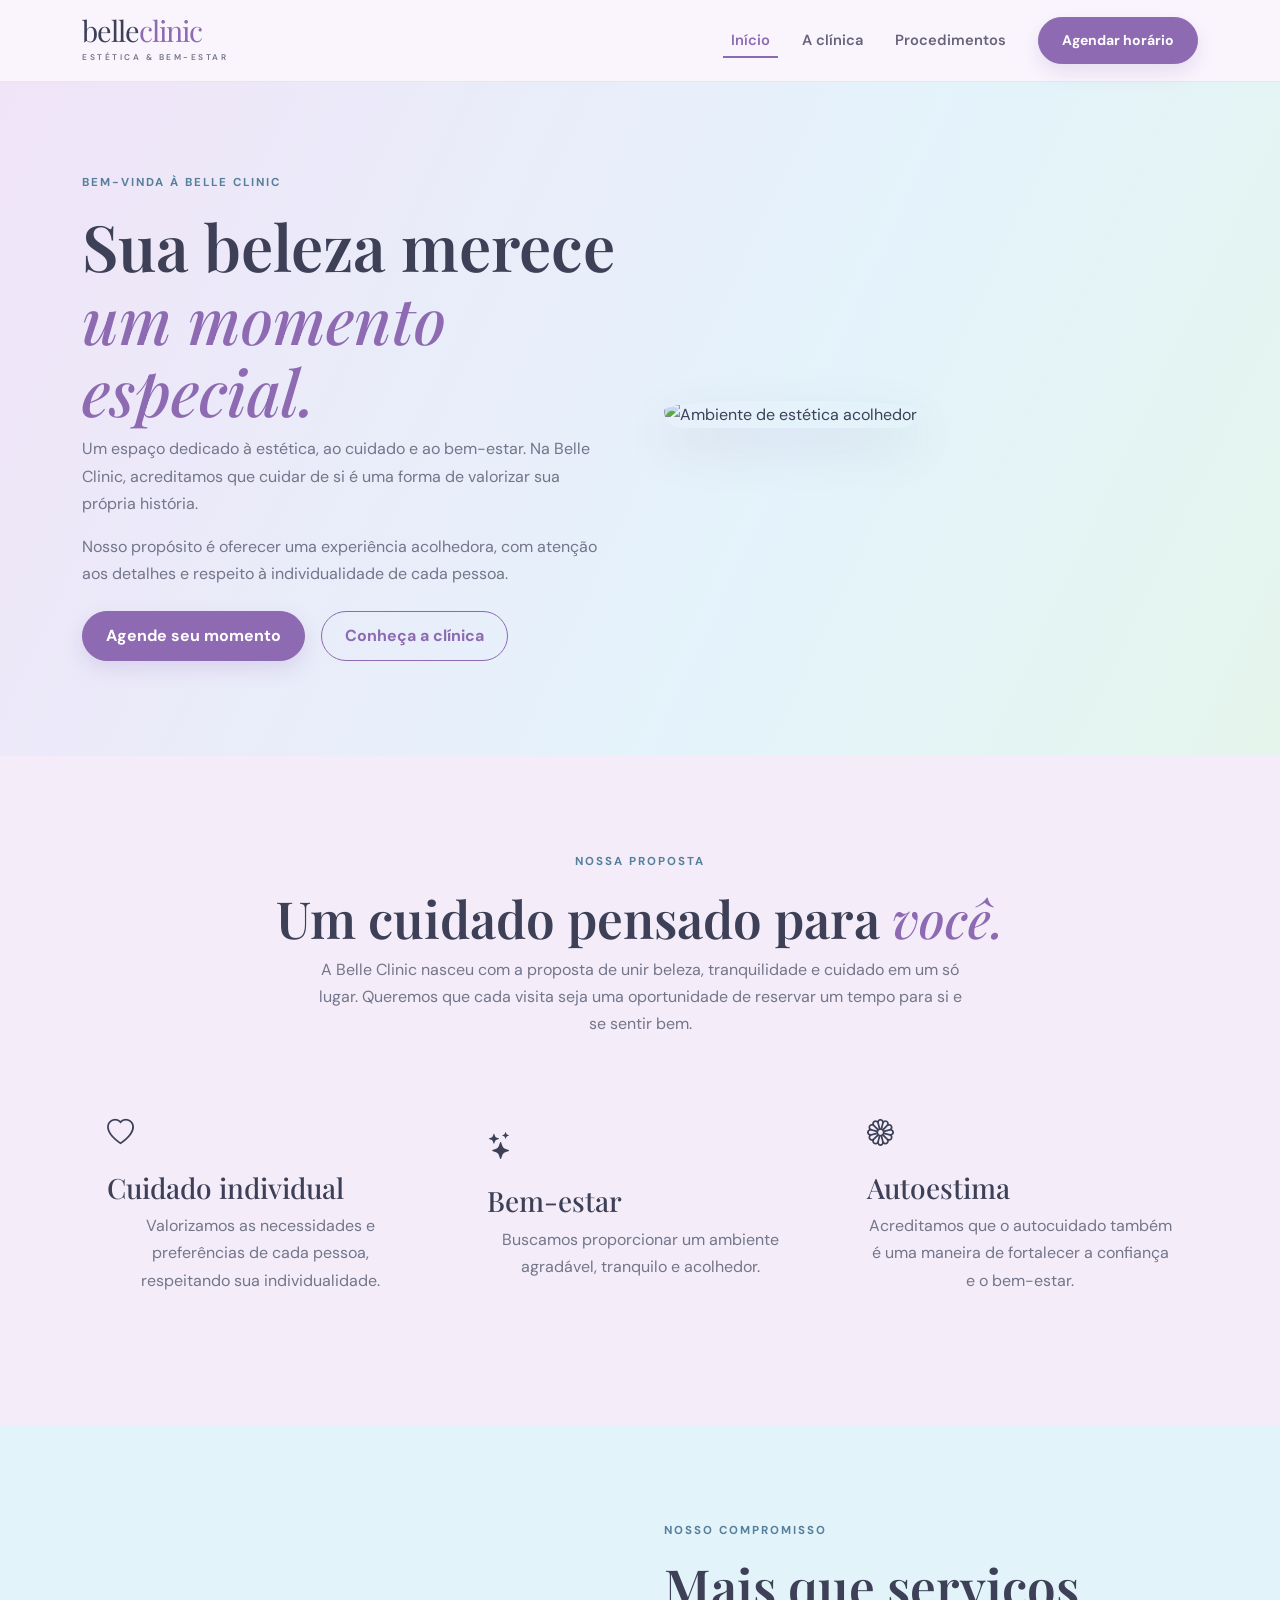
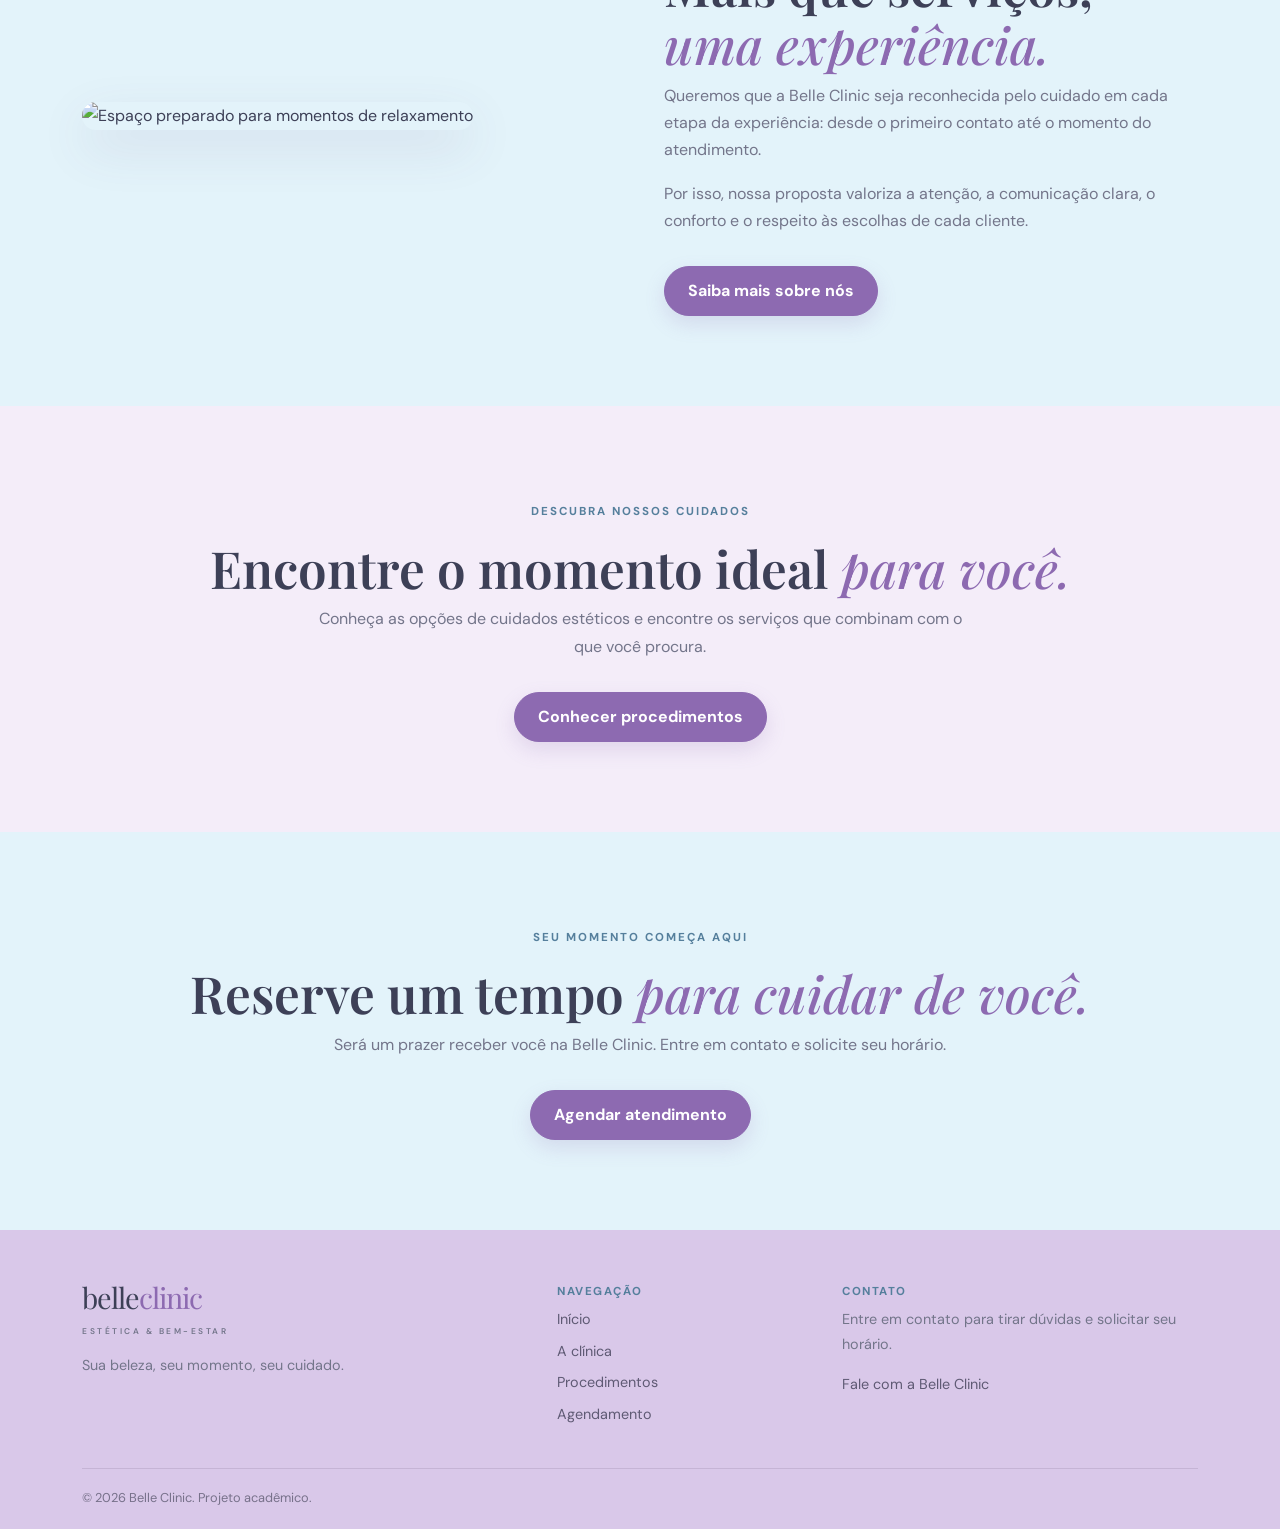
==== index.html @ 149e78e6 "Add files via upload" ====
<!DOCTYPE html>
<html lang="pt-BR">
<head>
    <meta charset="UTF-8">
    <meta name="viewport" content="width=device-width, initial-scale=1.0">

    <title>Início | Belle Clinic</title>

    <link rel="preconnect" href="https://fonts.googleapis.com">
    <link rel="preconnect" href="https://fonts.gstatic.com" crossorigin>
    <link href="https://fonts.googleapis.com/css2?family=DM+Sans:wght@400;500;600;700&family=Playfair+Display:wght@500;600;700&display=swap" rel="stylesheet">

    <link href="https://cdn.jsdelivr.net/npm/bootstrap@5.3.8/dist/css/bootstrap.min.css" rel="stylesheet">
    <link rel="stylesheet" href="https://cdn.jsdelivr.net/npm/bootstrap-icons@1.13.1/font/bootstrap-icons.min.css">
    <link rel="stylesheet" href="style.css">
</head>

<body>

    <nav class="navbar navbar-expand-lg navbar-belle sticky-top">
        <div class="container">

            <a class="navbar-brand" href="index.html">
                belle<span>clinic</span>
                <small>ESTÉTICA & BEM-ESTAR</small>
            </a>

            <button class="navbar-toggler" type="button"
                data-bs-toggle="collapse"
                data-bs-target="#menuBelle"
                aria-label="Abrir menu">
                <span class="navbar-toggler-icon"></span>
            </button>

            <div class="collapse navbar-collapse" id="menuBelle">
                <ul class="navbar-nav ms-auto align-items-lg-center gap-lg-3">

                    <li class="nav-item">
                        <a class="nav-link active" href="index.html">Início</a>
                    </li>

                    <li class="nav-item">
                        <a class="nav-link" href="clinica.html">A clínica</a>
                    </li>

                    <li class="nav-item">
                        <a class="nav-link" href="procedimentos.html">Procedimentos</a>
                    </li>

                    <li class="nav-item">
                        <a class="btn btn-belle btn-sm ms-lg-2" href="agendamento.html">
                            Agendar horário
                        </a>
                    </li>

                </ul>
            </div>
        </div>
    </nav>

    <main>

        <!-- APRESENTAÇÃO PRINCIPAL -->
        <section class="hero-home">
            <div class="container">
                <div class="row align-items-center g-5">

                    <div class="col-lg-6">

                        <span class="eyebrow">BEM-VINDA À BELLE CLINIC</span>

                        <h1>
                            Sua beleza merece
                            <em>um momento especial.</em>
                        </h1>

                        <p>
                            Um espaço dedicado à estética, ao cuidado e ao
                            bem-estar. Na Belle Clinic, acreditamos que cuidar
                            de si é uma forma de valorizar sua própria história.
                        </p>

                        <p>
                            Nosso propósito é oferecer uma experiência acolhedora,
                            com atenção aos detalhes e respeito à individualidade
                            de cada pessoa.
                        </p>

                        <div class="d-flex flex-wrap gap-3 mt-4">
                            <a href="agendamento.html" class="btn btn-belle">
                                Agende seu momento
                            </a>

                            <a href="clinica.html" class="btn btn-outline-belle">
                                Conheça a clínica
                            </a>
                        </div>

                    </div>

                    <div class="col-lg-6">

                        <img
                            class="hero-photo"
                            src="https://images.unsplash.com/photo-1570172619644-dfd03ed5d881?auto=format&fit=crop&w=1100&q=85"
                            alt="Ambiente de estética acolhedor">

                    </div>

                </div>
            </div>
        </section>

        <!-- NOSSA PROPOSTA -->
        <section class="section-space">
            <div class="container text-center">

                <span class="eyebrow">NOSSA PROPOSTA</span>

                <h2>
                    Um cuidado pensado para
                    <em>você.</em>
                </h2>

                <p class="mx-auto narrow-copy">
                    A Belle Clinic nasceu com a proposta de unir beleza,
                    tranquilidade e cuidado em um só lugar. Queremos que
                    cada visita seja uma oportunidade de reservar um tempo
                    para si e se sentir bem.
                </p>

                <div class="row g-4 mt-4">

                    <div class="col-md-4">
                        <div class="objective-card h-100">
                            <i class="bi bi-heart"></i>
                            <h3>Cuidado individual</h3>
                            <p>
                                Valorizamos as necessidades e preferências
                                de cada pessoa, respeitando sua individualidade.
                            </p>
                        </div>
                    </div>

                    <div class="col-md-4">
                        <div class="objective-card h-100">
                            <i class="bi bi-stars"></i>
                            <h3>Bem-estar</h3>
                            <p>
                                Buscamos proporcionar um ambiente agradável,
                                tranquilo e acolhedor.
                            </p>
                        </div>
                    </div>

                    <div class="col-md-4">
                        <div class="objective-card h-100">
                            <i class="bi bi-flower1"></i>
                            <h3>Autoestima</h3>
                            <p>
                                Acreditamos que o autocuidado também é uma
                                maneira de fortalecer a confiança e o bem-estar.
                            </p>
                        </div>
                    </div>

                </div>

            </div>
        </section>

        <!-- DIFERENCIAL DA EMPRESA -->
        <section class="soft-panel section-space">
            <div class="container">

                <div class="row align-items-center g-5">

                    <div class="col-lg-6">

                        <img
                            class="clinic-photo"
                            src="https://images.unsplash.com/photo-1540555700478-4be289fbecef?auto=format&fit=crop&w=1100&q=85"
                            alt="Espaço preparado para momentos de relaxamento">

                    </div>

                    <div class="col-lg-6">

                        <span class="eyebrow">NOSSO COMPROMISSO</span>

                        <h2>
                            Mais que serviços,
                            <em>uma experiência.</em>
                        </h2>

                        <p>
                            Queremos que a Belle Clinic seja reconhecida
                            pelo cuidado em cada etapa da experiência:
                            desde o primeiro contato até o momento do atendimento.
                        </p>

                        <p>
                            Por isso, nossa proposta valoriza a atenção,
                            a comunicação clara, o conforto e o respeito
                            às escolhas de cada cliente.
                        </p>

                        <a href="clinica.html" class="btn btn-belle mt-3">
                            Saiba mais sobre nós
                        </a>

                    </div>

                </div>
            </div>
        </section>

        <!-- CHAMADA PARA PROCEDIMENTOS -->
        <section class="section-space">
            <div class="container text-center">

                <span class="eyebrow">DESCUBRA NOSSOS CUIDADOS</span>

                <h2>
                    Encontre o momento ideal
                    <em>para você.</em>
                </h2>

                <p class="mx-auto narrow-copy">
                    Conheça as opções de cuidados estéticos e encontre
                    os serviços que combinam com o que você procura.
                </p>

                <a href="procedimentos.html" class="btn btn-belle mt-3">
                    Conhecer procedimentos
                </a>

            </div>
        </section>

        <!-- CHAMADA FINAL -->
        <section class="soft-panel section-space">
            <div class="container text-center">

                <span class="eyebrow">SEU MOMENTO COMEÇA AQUI</span>

                <h2>
                    Reserve um tempo
                    <em>para cuidar de você.</em>
                </h2>

                <p class="mx-auto narrow-copy">
                    Será um prazer receber você na Belle Clinic.
                    Entre em contato e solicite seu horário.
                </p>

                <a href="agendamento.html" class="btn btn-belle mt-3">
                    Agendar atendimento
                </a>

            </div>
        </section>

    </main>

    <footer class="footer-belle">
        <div class="container">

            <div class="row gy-4">

                <div class="col-md-5">
                    <a class="navbar-brand" href="index.html">
                        belle<span>clinic</span>
                        <small>ESTÉTICA & BEM-ESTAR</small>
                    </a>

                    <p class="mt-3">
                        Sua beleza, seu momento, seu cuidado.
                    </p>
                </div>

                <div class="col-6 col-md-3">
                    <h6>NAVEGAÇÃO</h6>
                    <a href="index.html">Início</a>
                    <a href="clinica.html">A clínica</a>
                    <a href="procedimentos.html">Procedimentos</a>
                    <a href="agendamento.html">Agendamento</a>
                </div>

                <div class="col-6 col-md-4">
                    <h6>CONTATO</h6>
                    <p>
                        Entre em contato para tirar dúvidas e solicitar
                        seu horário.
                    </p>
                    <a href="agendamento.html">Fale com a Belle Clinic</a>
                </div>

            </div>

            <div class="footer-bottom">
                © 2026 Belle Clinic. Projeto acadêmico.
            </div>

        </div>
    </footer>

    <script src="https://cdn.jsdelivr.net/npm/bootstrap@5.3.8/dist/js/bootstrap.bundle.min.js"></script>
    <script src="script.js"></script>

</body>
</html>
---- style.css ----
/* =========================================
   BELLE CLINIC | IDENTIDADE VISUAL
========================================= */

:root {
    --lilac: #d8b9ef;
    --lilac-deep: #8d6ab1;
    --lilac-dark: #70518f;
    --blue: #a8d8f0;
    --blue-deep: #557f9c;
    --mint: #c5ebd8;
    --yellow: #fff3b8;
    --pink: #f3a1cc;
    --ink: #3d4057;
    --muted: #73758a;
    --surface: #f4edf9;
    --surface-blue: #e8f4fa;
    --white: #fffaff;
    --line: #e5d9ed;
    --shadow: 0 18px 50px rgba(92, 72, 120, .12);
}

* {
    box-sizing: border-box;
}

html {
    scroll-behavior: smooth;
    scroll-padding-top: 90px;
}

body {
    margin: 0;
    background: var(--surface);
    color: var(--ink);
    font-family: "DM Sans", sans-serif;
    line-height: 1.7;
    overflow-x: hidden;
}

h1, h2, h3, h4, .navbar-brand {
    font-family: "Playfair Display", serif;
}

h1, h2 {
    line-height: 1.13;
    font-weight: 600;
}

h1 {
    font-size: clamp(2.7rem, 5vw, 4.6rem);
}

h2 {
    font-size: clamp(2rem, 4vw, 3.2rem);
}

h1 em, h2 em {
    color: var(--lilac-deep);
    font-weight: 500;
}

p {
    color: var(--muted);
}

a {
    text-decoration: none;
}

img {
    max-width: 100%;
}

/* =========================================
   NAVEGAÇÃO
========================================= */

.navbar-belle {
    background: rgba(250, 246, 253, .92);
    backdrop-filter: blur(16px);
    border-bottom: 1px solid rgba(141, 106, 177, .13);
    padding: 13px 0;
    transition: box-shadow .3s ease, padding .3s ease;
}

.navbar-belle.scrolled {
    box-shadow: 0 8px 30px rgba(70, 53, 92, .10);
    padding: 9px 0;
}

.navbar-brand {
    font-size: 1.8rem;
    line-height: .9;
    color: var(--ink);
    letter-spacing: -1px;
}

.navbar-brand span {
    color: var(--lilac-deep);
}

.navbar-brand small {
    display: block;
    font: 600 .52rem "DM Sans", sans-serif;
    letter-spacing: 2.5px;
    color: var(--muted);
    margin-top: 8px;
}

.navbar-belle .nav-link {
    color: #66647a;
    font-size: .92rem;
    font-weight: 600;
    position: relative;
    transition: color .25s ease;
}

.navbar-belle .nav-link::after {
    content: "";
    position: absolute;
    left: 0;
    bottom: 3px;
    width: 0;
    height: 2px;
    background: var(--lilac-deep);
    transition: width .25s ease;
}

.navbar-belle .nav-link:hover::after,
.navbar-belle .nav-link.active::after {
    width: 100%;
}

.navbar-belle .nav-link:hover,
.navbar-belle .nav-link.active {
    color: var(--lilac-deep);
}

.navbar-toggler {
    border-color: var(--line);
}

.navbar-toggler:focus {
    box-shadow: 0 0 0 .2rem rgba(141, 106, 177, .15);
}

/* =========================================
   BOTÕES
========================================= */

.btn {
    border-radius: 50px;
    padding: 12px 23px;
    font-weight: 700;
    transition: transform .25s ease, box-shadow .25s ease, background .25s ease;
}

.btn-belle {
    background: var(--lilac-deep);
    color: white;
    border: 1px solid var(--lilac-deep);
    box-shadow: 0 8px 20px rgba(141, 106, 177, .18);
}

.btn-belle:hover {
    background: var(--lilac-dark);
    color: white;
    transform: translateY(-3px);
    box-shadow: 0 12px 25px rgba(112, 81, 143, .25);
}

.btn-outline-belle {
    border: 1px solid var(--lilac-deep);
    color: var(--lilac-deep);
}

.btn-outline-belle:hover {
    background: var(--lilac-deep);
    color: white;
    transform: translateY(-2px);
}

/* =========================================
   TEXTOS DE DESTAQUE
========================================= */

.eyebrow {
    display: inline-flex;
    align-items: center;
    gap: 8px;
    color: var(--blue-deep);
    font-size: .72rem;
    font-weight: 700;
    letter-spacing: 2px;
    margin-bottom: 18px;
}

.lead-copy {
    font-size: 1.08rem;
    max-width: 540px;
    margin-top: 22px;
}

.section-space {
    padding: 90px 0;
}

.section-heading {
    margin-bottom: 30px;
}

.section-heading h2 {
    margin-bottom: 12px;
}

.section-heading p {
    margin: 0;
}

/* =========================================
   INÍCIO
========================================= */

.hero-home {
    padding: 85px 0 95px;
    background: linear-gradient(115deg, #f0e4f8, #e4f3fb 62%, #e5f5ec);
    overflow: hidden;
}

.hero-photo-wrap {
    position: relative;
    padding: 0 20px 20px 0;
}

.hero-photo {
    width: 100%;
    height: 520px;
    object-fit: cover;
    border-radius: 48% 48% 24px 24px;
    position: relative;
    z-index: 1;
    box-shadow: var(--shadow);
}

.photo-orbit {
    position: absolute;
    right: 0;
    bottom: 0;
    width: 75%;
    height: 85%;
    border: 2px solid var(--pink);
    border-radius: 48% 48% 25px 25px;
}

.floating-note {
    position: absolute;
    z-index: 2;
    bottom: 55px;
    left: -20px;
    background: var(--white);
    padding: 17px 22px;
    border-radius: 18px;
    box-shadow: var(--shadow);
    display: grid;
    grid-template-columns: 35px 1fr;
    column-gap: 10px;
}

.floating-note span {
    grid-row: span 2;
    color: #d77eb1;
    font-size: 1.6rem;
}

.floating-note strong {
    font-family: "Playfair Display";
    font-size: 1.05rem;
}

.floating-note small {
    color: var(--muted);
}

.hero-note {
    display: flex;
    align-items: center;
    gap: 12px;
    margin-top: 40px;
    color: var(--muted);
    font-size: .88rem;
}

.note-icon {
    width: 38px;
    height: 38px;
    border-radius: 50%;
    display: grid;
    place-items: center;
    background: var(--pink);
    color: #754e70;
}

/* =========================================
   CARDS DE OBJETIVOS
========================================= */

.objective-section {
    background: #f7f0fb;
}

.objective-card {
    height: 190px;
    border-radius: 22px;
    padding: 25px;
    display: flex;
    flex-direction: column;
    justify-content: center;
    align-items: flex-start;
    color: var(--ink);
    transition: transform .35s ease, box-shadow .35s ease;
}

.objective-card:hover {
    transform: translateY(-8px);
    box-shadow: var(--shadow);
    color: var(--ink);
}

.objective-card i {
    font-size: 1.7rem;
    margin-bottom: 14px;
}

.objective-card span {
    font-family: "Playfair Display";
    font-size: 1.35rem;
}

.objective-card small {
    color: #77748a;
}

.objective-lilac { background: #e6d2f4; }
.objective-blue { background: #c8e8f7; }
.objective-mint { background: #d5f0e2; }
.objective-pink { background: #f8d2e7; }

/* =========================================
   PROCEDIMENTOS
========================================= */

.services-preview {
    background: #e9f4fa;
}

.text-link {
    color: var(--lilac-deep);
    font-weight: 700;
}

.service-card {
    height: 100%;
    background: var(--white);
    border-radius: 22px;
    overflow: hidden;
    box-shadow: 0 10px 35px rgba(76, 91, 120, .08);
    transition: transform .35s ease, box-shadow .35s ease;
}

.service-card:hover {
    transform: translateY(-8px);
    box-shadow: var(--shadow);
}

.service-card > img {
    width: 100%;
    height: 245px;
    object-fit: cover;
    transition: transform .6s ease;
}

.service-card:hover > img {
    transform: scale(1.045);
}

.service-card-body {
    padding: 25px;
}

.service-card-body > span {
    font-size: .68rem;
    letter-spacing: 1.7px;
    font-weight: 700;
    color: var(--blue-deep);
}

.service-card h3 {
    font-size: 1.55rem;
    margin: 8px 0;
}

.service-card p {
    font-size: .92rem;
}

.service-card a {
    color: var(--lilac-deep);
    font-weight: 700;
    font-size: .9rem;
}

.service-price {
    display: block;
    color: var(--lilac-dark);
    font-size: 1.25rem;
    font-weight: 700;
    margin: 15px 0 8px;
}

.service-products {
    background: #f3edf8;
    border-radius: 13px;
    padding: 13px 15px;
    margin: 15px 0;
    font-size: .83rem;
    color: #66647a;
}

.service-products strong {
    display: block;
    color: var(--ink);
    margin-bottom: 4px;
}

.service-card .service-booking {
    display: inline-flex;
    align-items: center;
    gap: 7px;
    margin-top: 8px;
}

/* =========================================
   SOBRE A CLÍNICA
========================================= */

.about-band {
    background: #e4f3ec;
}

.about-band-img {
    width: 100%;
    height: 390px;
    object-fit: cover;
    border-radius: 28px;
}

.about-band p {
    max-width: 520px;
}

.clinic-photo {
    width: 100%;
    height: 520px;
    object-fit: cover;
    border-radius: 28px;
    box-shadow: var(--shadow);
}

.values-list {
    display: grid;
    gap: 17px;
    margin-top: 25px;
}

.values-list > div {
    display: flex;
    align-items: center;
    gap: 15px;
}

.values-list i {
    width: 43px;
    height: 43px;
    display: grid;
    place-items: center;
    border-radius: 50%;
    background: #e6d2f4;
    color: var(--lilac-deep);
    font-size: 1.2rem;
}

.values-list strong,
.values-list small {
    display: block;
}

.values-list small {
    color: var(--muted);
}

.soft-panel {
    background: #e3f3fa;
}

.narrow-copy {
    max-width: 650px;
}

/* =========================================
   CHAMADA PARA AGENDAMENTO
========================================= */

.cta-section {
    padding: 85px 0;
    background: linear-gradient(120deg, #e8d5f5, #d6edf8);
}

.cta-section p {
    margin: 18px 0 25px;
}

/* =========================================
   PÁGINAS INTERNAS
========================================= */

.page-hero {
    padding: 85px 0;
    background: linear-gradient(120deg, #e7d5f5, #d9eff9, #e3f4e9);
}

.page-hero h1 {
    font-size: clamp(2.5rem, 5vw, 4rem);
}

.page-hero p {
    margin: 15px 0 0;
}

/* =========================================
   AGENDAMENTO
========================================= */

.booking-section {
    background: #f2eafa;
}

.booking-aside {
    position: sticky;
    top: 110px;
}

.booking-aside img {
    width: 100%;
    height: 260px;
    object-fit: cover;
    border-radius: 22px;
    margin-top: 15px;
}

.booking-tip {
    display: flex;
    gap: 10px;
    margin-top: 18px;
    padding: 15px;
    border-radius: 14px;
    background: #dceef8;
    color: #4c6e86;
    font-size: .86rem;
}

.booking-form-card {
    background: var(--white);
    padding: clamp(22px, 4vw, 42px);
    border-radius: 25px;
    box-shadow: var(--shadow);
}

.booking-form-card h2 {
    font-size: 2.1rem;
}

.form-intro {
    font-size: .9rem;
}

.form-label {
    font-size: .88rem;
    font-weight: 700;
    color: #57566e;
}

.form-control,
.form-select {
    border: 1px solid #ded3e9;
    border-radius: 12px;
    padding: 12px 14px;
    background: #fffefe;
    color: var(--ink);
}

.form-control:focus,
.form-select:focus {
    border-color: var(--lilac-deep);
    box-shadow: 0 0 0 .2rem rgba(141, 106, 177, .15);
}

.form-check-input:checked {
    background-color: var(--lilac-deep);
    border-color: var(--lilac-deep);
}

.form-check-label {
    font-size: .84rem;
    color: var(--muted);
}

.privacy-note,
.disclaimer {
    display: block;
    color: #89859a;
    font-size: .78rem;
    margin-top: 12px;
}

#formFeedback {
    border-radius: 13px;
    font-size: .9rem;
}

/* =========================================
   LISTA DE SOLICITAÇÕES
========================================= */

.requests-area {
    border-top: 1px solid var(--line);
    padding-top: 35px;
}

.requests-count {
    background: #d8eefa;
    color: #4c6e86;
    padding: 7px 13px;
    border-radius: 30px;
    font-size: .82rem;
    font-weight: 700;
}

.requests-list {
    display: grid;
    gap: 10px;
}

.request-item {
    background: #fffaff;
    border: 1px solid var(--line);
    border-radius: 14px;
    padding: 15px 18px;
    display: flex;
    justify-content: space-between;
    gap: 12px;
    flex-wrap: wrap;
}

.request-item strong {
    display: block;
}

.request-item small {
    color: var(--muted);
}

.empty-state {
    background: #fffaff;
    border-radius: 14px;
    padding: 18px;
    color: var(--muted);
    margin: 0;
}

/* =========================================
   RODAPÉ
========================================= */

.footer-belle {
    padding: 55px 0 20px;
    background: #d9c8e9;
}

.footer-belle p {
    font-size: .9rem;
}

.footer-belle h6 {
    font-size: .72rem;
    letter-spacing: 1.5px;
    color: var(--blue-deep);
    font-weight: 700;
}

.footer-belle a:not(.navbar-brand) {
    display: block;
    color: #5f5a74;
    margin: 7px 0;
    font-size: .9rem;
    transition: color .2s ease, transform .2s ease;
}

.footer-belle a:hover {
    color: #76549a;
    transform: translateX(3px);
}

.footer-bottom {
    border-top: 1px solid rgba(80, 67, 100, .15);
    margin-top: 35px;
    padding-top: 18px;
    color: #77718a;
    font-size: .8rem;
}

/* =========================================
   ANIMAÇÕES DE ENTRADA
========================================= */

.reveal {
    opacity: 0;
    transform: translateY(28px);
    transition: opacity .75s ease, transform .75s ease;
}

.reveal.visible {
    opacity: 1;
    transform: translateY(0);
}

.reveal-delay-1 { transition-delay: .12s; }
.reveal-delay-2 { transition-delay: .24s; }
.reveal-delay-3 { transition-delay: .36s; }

@keyframes gentleFloat {
    0%, 100% { transform: translateY(0); }
    50% { transform: translateY(-9px); }
}

.floating-note {
    animation: gentleFloat 4s ease-in-out infinite;
}

/* =========================================
   RESPONSIVIDADE
========================================= */

@media (max-width: 767px) {
    .hero-home {
        padding: 55px 0;
    }

    .hero-photo {
        height: 370px;
    }

    .floating-note {
        left: 0;
        bottom: 35px;
    }

    .section-space {
        padding: 65px 0;
    }

    .objective-card {
        height: 160px;
        padding: 17px;
    }

    .about-band-img,
    .clinic-photo {
        height: 330px;
    }

    .booking-aside {
        position: static;
    }

    .page-hero {
        padding: 65px 0;
    }

    .navbar-belle .navbar-collapse {
        padding: 15px 0;
    }

    .navbar-belle .nav-link {
        padding: 9px 0;
    }

    .service-card > img {
        height: 220px;
    }
}

@media (prefers-reduced-motion: reduce) {
    *,
    *::before,
    *::after {
        scroll-behavior: auto !important;
        animation-duration: .01ms !important;
        transition-duration: .01ms !important;
    }

    .reveal {
        opacity: 1;
        transform: none;
    }
}
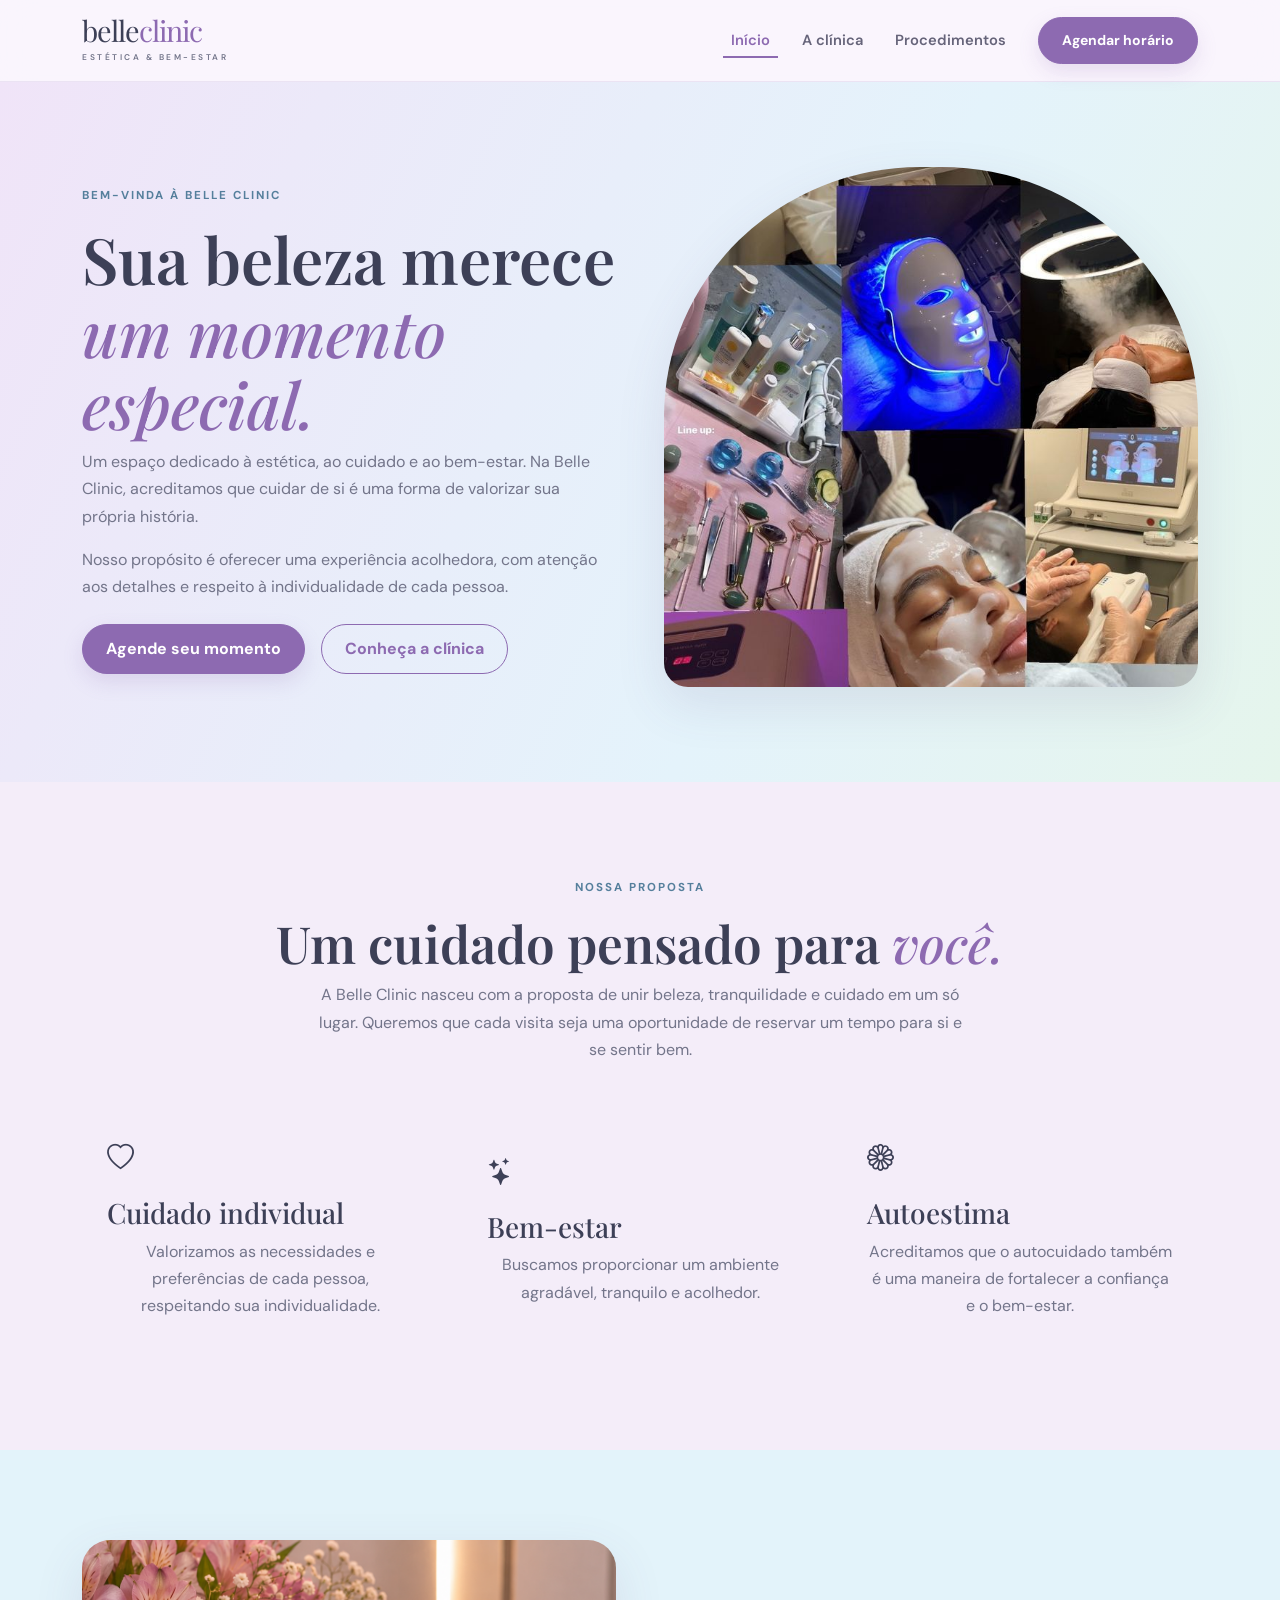
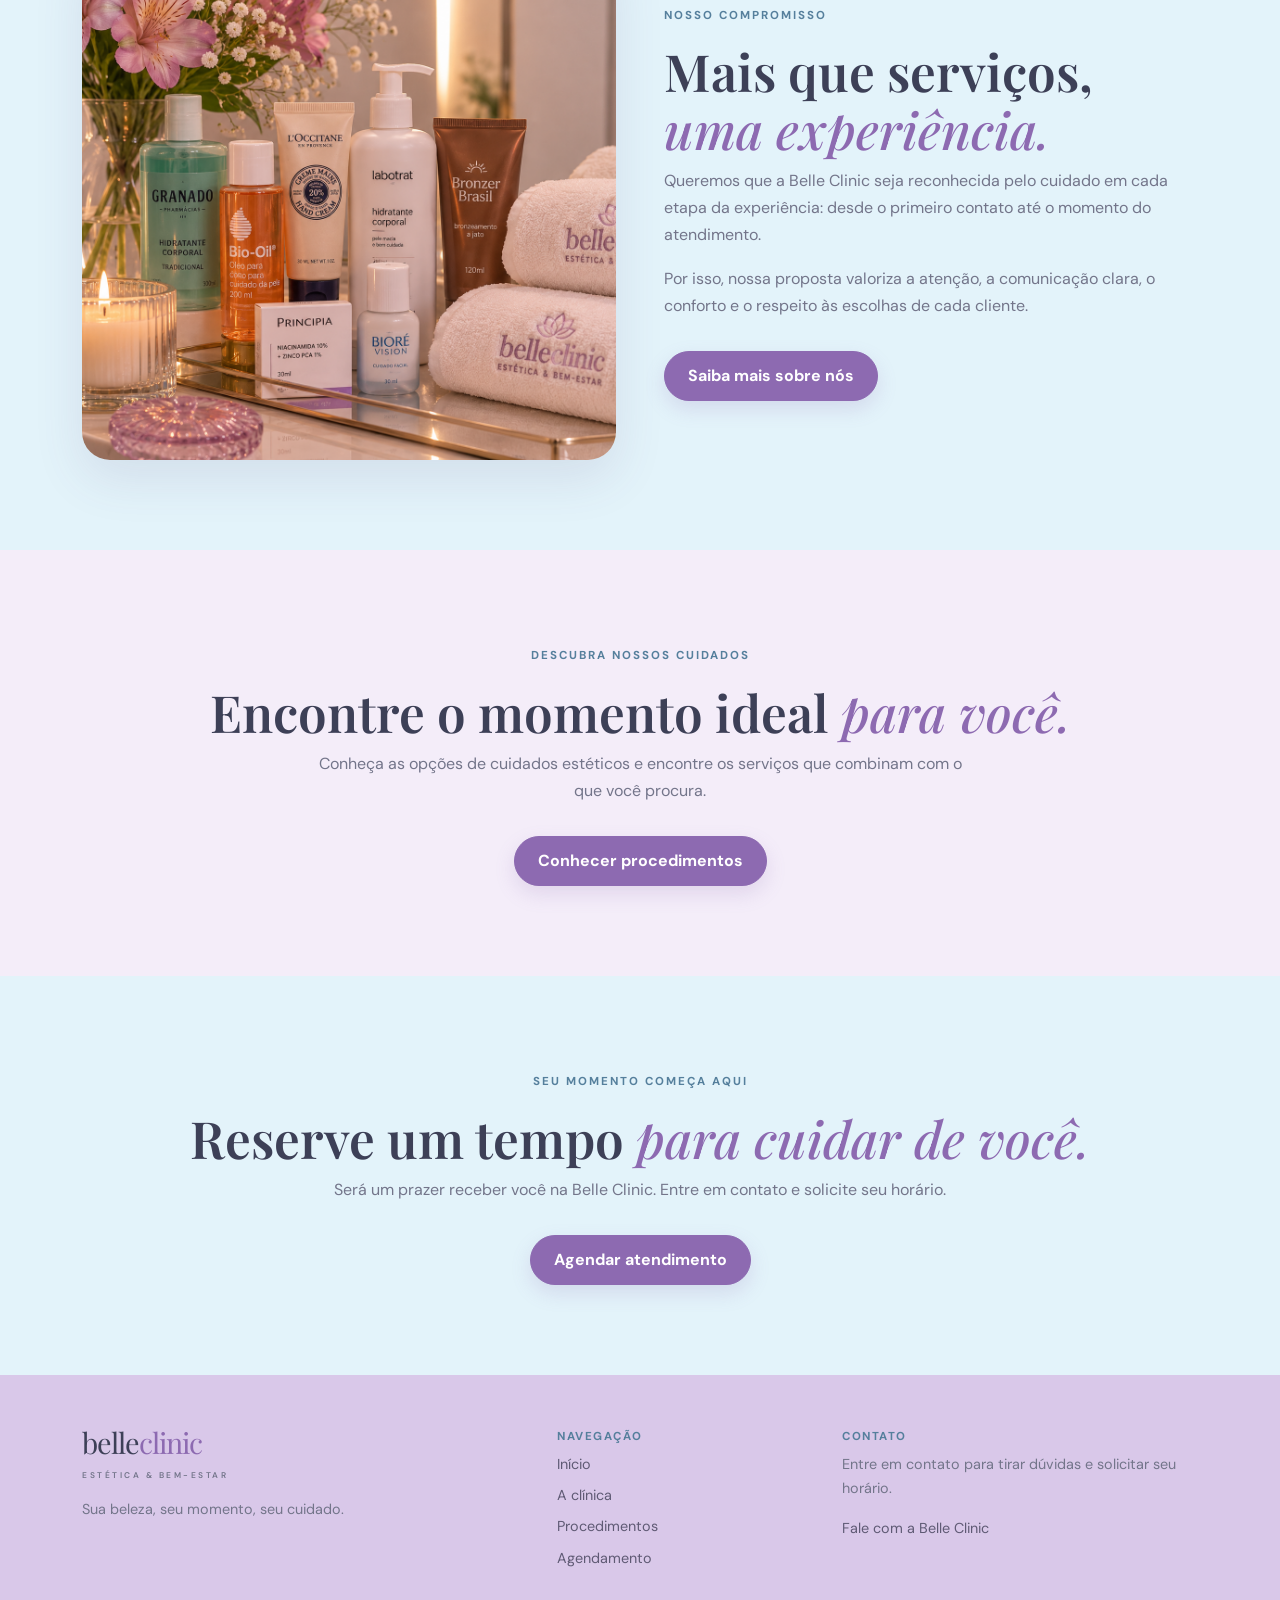
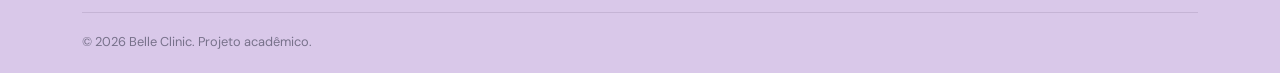
==== commit ac4403c9: "site pronto" ====
--- a/index.html
+++ b/index.html
@@ -103,7 +103,7 @@
 
                         <img
                             class="hero-photo"
-                            src="https://images.unsplash.com/photo-1570172619644-dfd03ed5d881?auto=format&fit=crop&w=1100&q=85"
+                            <img src="imagens/imageminicial.png"
                             alt="Ambiente de estética acolhedor">
 
                     </div>
@@ -180,7 +180,7 @@
 
                         <img
                             class="clinic-photo"
-                            src="https://images.unsplash.com/photo-1540555700478-4be289fbecef?auto=format&fit=crop&w=1100&q=85"
+                            <img src="imagens/imagemdosprodutos.png"
                             alt="Espaço preparado para momentos de relaxamento">
 
                     </div>
